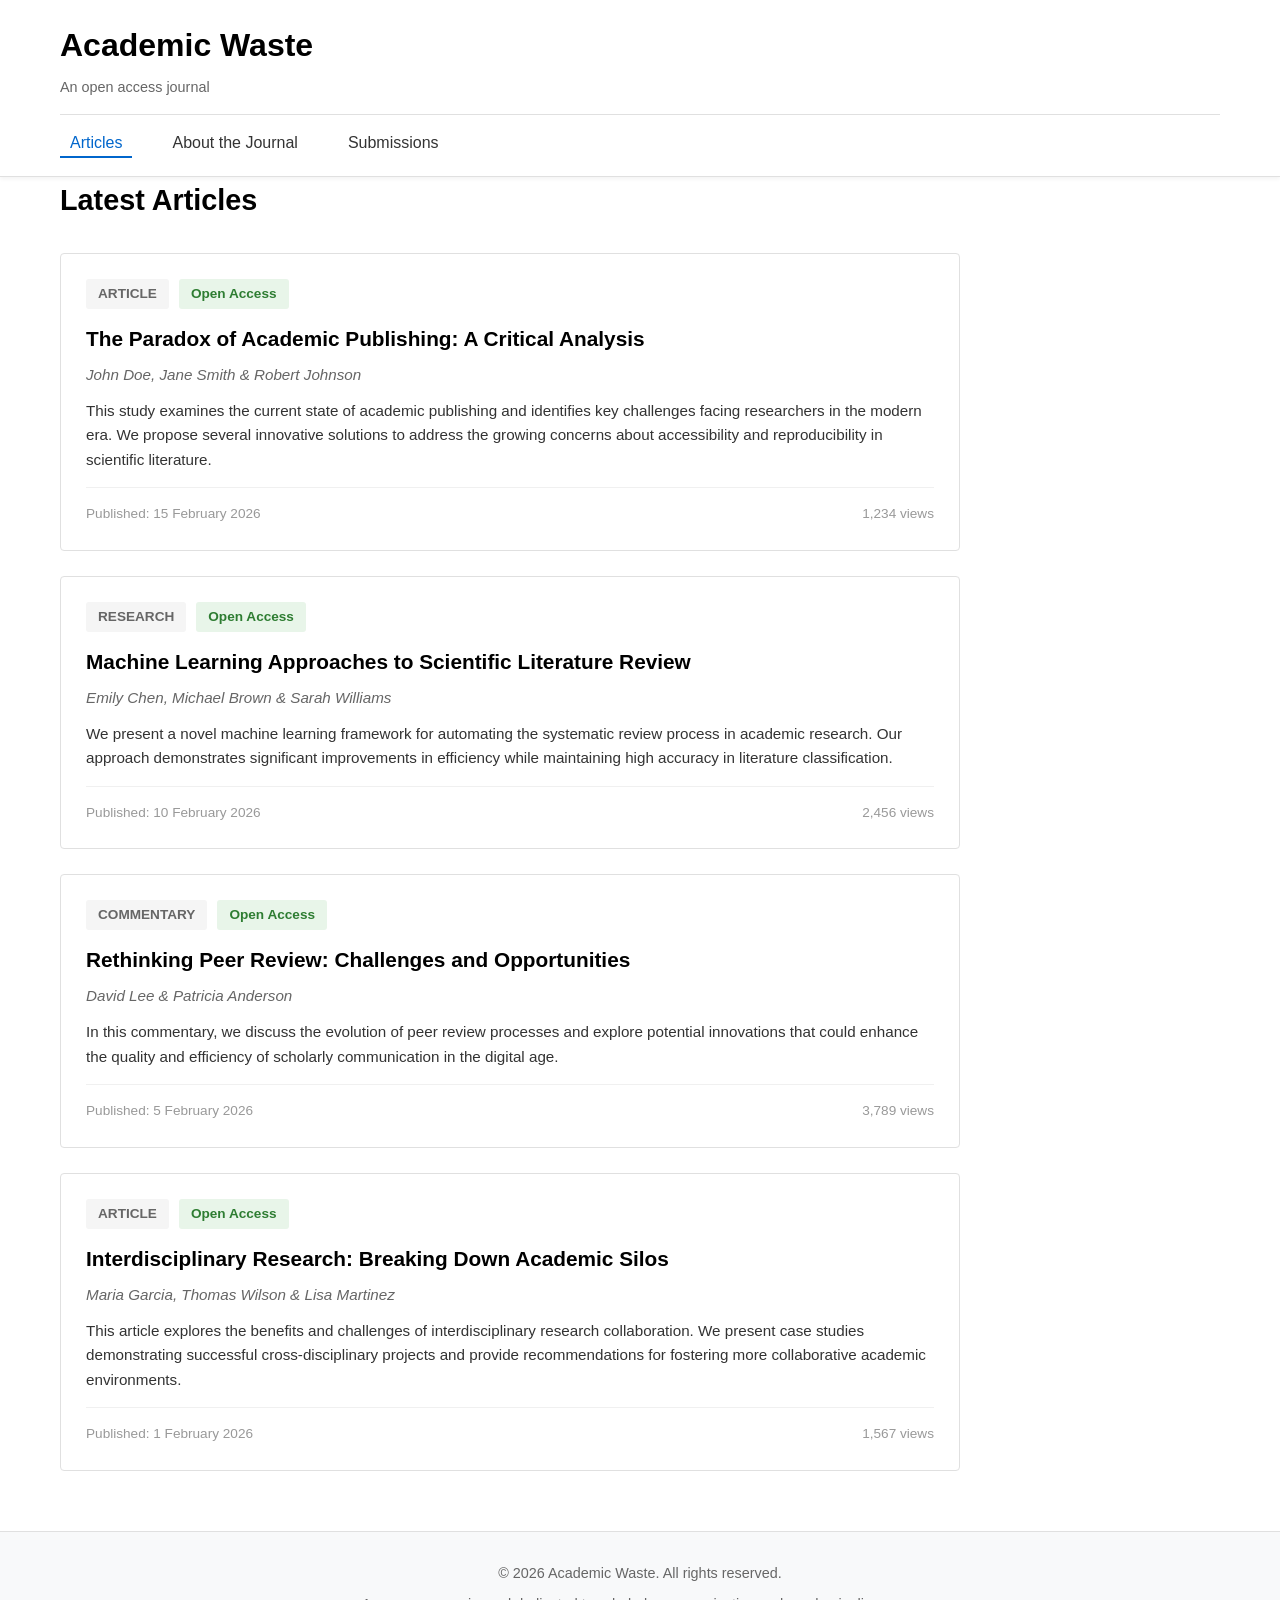
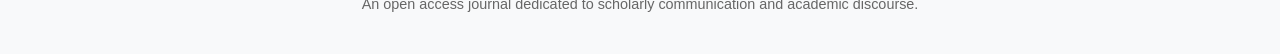
==== index.html @ 73ecdc00 "Create Academic Waste website with homepage, about, and submissions pages Co-authored-by: Prcmise <1" ====
<!DOCTYPE html>
<html lang="en">
<head>
    <meta charset="UTF-8">
    <meta name="viewport" content="width=device-width, initial-scale=1.0">
    <title>Academic Waste</title>
    <link rel="stylesheet" href="styles.css">
</head>
<body>
    <header>
        <div class="container">
            <div class="journal-title">
                <h1>Academic Waste</h1>
                <p class="subtitle">An open access journal</p>
            </div>
            <nav>
                <ul>
                    <li><a href="index.html" class="active">Articles</a></li>
                    <li><a href="about.html">About the Journal</a></li>
                    <li><a href="submissions.html">Submissions</a></li>
                </ul>
            </nav>
        </div>
    </header>

    <main class="container">
        <section class="articles">
            <h2>Latest Articles</h2>
            
            <article class="article-card">
                <div class="article-meta">
                    <span class="article-type">Article</span>
                    <span class="open-access">Open Access</span>
                </div>
                <h3><a href="#">The Paradox of Academic Publishing: A Critical Analysis</a></h3>
                <p class="authors">John Doe, Jane Smith & Robert Johnson</p>
                <p class="abstract">This study examines the current state of academic publishing and identifies key challenges facing researchers in the modern era. We propose several innovative solutions to address the growing concerns about accessibility and reproducibility in scientific literature.</p>
                <div class="article-footer">
                    <span class="date">Published: 15 February 2026</span>
                    <span class="views">1,234 views</span>
                </div>
            </article>

            <article class="article-card">
                <div class="article-meta">
                    <span class="article-type">Research</span>
                    <span class="open-access">Open Access</span>
                </div>
                <h3><a href="#">Machine Learning Approaches to Scientific Literature Review</a></h3>
                <p class="authors">Emily Chen, Michael Brown & Sarah Williams</p>
                <p class="abstract">We present a novel machine learning framework for automating the systematic review process in academic research. Our approach demonstrates significant improvements in efficiency while maintaining high accuracy in literature classification.</p>
                <div class="article-footer">
                    <span class="date">Published: 10 February 2026</span>
                    <span class="views">2,456 views</span>
                </div>
            </article>

            <article class="article-card">
                <div class="article-meta">
                    <span class="article-type">Commentary</span>
                    <span class="open-access">Open Access</span>
                </div>
                <h3><a href="#">Rethinking Peer Review: Challenges and Opportunities</a></h3>
                <p class="authors">David Lee & Patricia Anderson</p>
                <p class="abstract">In this commentary, we discuss the evolution of peer review processes and explore potential innovations that could enhance the quality and efficiency of scholarly communication in the digital age.</p>
                <div class="article-footer">
                    <span class="date">Published: 5 February 2026</span>
                    <span class="views">3,789 views</span>
                </div>
            </article>

            <article class="article-card">
                <div class="article-meta">
                    <span class="article-type">Article</span>
                    <span class="open-access">Open Access</span>
                </div>
                <h3><a href="#">Interdisciplinary Research: Breaking Down Academic Silos</a></h3>
                <p class="authors">Maria Garcia, Thomas Wilson & Lisa Martinez</p>
                <p class="abstract">This article explores the benefits and challenges of interdisciplinary research collaboration. We present case studies demonstrating successful cross-disciplinary projects and provide recommendations for fostering more collaborative academic environments.</p>
                <div class="article-footer">
                    <span class="date">Published: 1 February 2026</span>
                    <span class="views">1,567 views</span>
                </div>
            </article>
        </section>
    </main>

    <footer>
        <div class="container">
            <p>&copy; 2026 Academic Waste. All rights reserved.</p>
            <p>An open access journal dedicated to scholarly communication and academic discourse.</p>
        </div>
    </footer>
</body>
</html>
---- styles.css ----
/* CSS for Academic Waste - Inspired by Nature Communications */

* {
    margin: 0;
    padding: 0;
    box-sizing: border-box;
}

body {
    font-family: -apple-system, BlinkMacSystemFont, 'Segoe UI', 'Helvetica Neue', Arial, sans-serif;
    line-height: 1.6;
    color: #333;
    background-color: #fff;
}

.container {
    max-width: 1200px;
    margin: 0 auto;
    padding: 0 20px;
}

/* Header Styles */
header {
    background-color: #fff;
    border-bottom: 1px solid #e0e0e0;
    padding: 20px 0;
    position: sticky;
    top: 0;
    z-index: 1000;
    box-shadow: 0 2px 4px rgba(0,0,0,0.05);
}

.journal-title h1 {
    font-size: 2rem;
    font-weight: 700;
    color: #000;
    margin-bottom: 5px;
}

.journal-title .subtitle {
    font-size: 0.9rem;
    color: #666;
    margin-bottom: 15px;
}

/* Navigation Styles */
nav ul {
    list-style: none;
    display: flex;
    gap: 30px;
    border-top: 1px solid #e0e0e0;
    padding-top: 15px;
}

nav ul li a {
    text-decoration: none;
    color: #333;
    font-weight: 500;
    padding: 5px 10px;
    transition: color 0.3s, border-bottom 0.3s;
    border-bottom: 2px solid transparent;
}

nav ul li a:hover {
    color: #0066cc;
}

nav ul li a.active {
    color: #0066cc;
    border-bottom: 2px solid #0066cc;
}

/* Main Content */
main {
    padding: 40px 20px;
    min-height: calc(100vh - 200px);
}

section h2 {
    font-size: 1.8rem;
    margin-bottom: 30px;
    color: #000;
    font-weight: 700;
}

/* Article Cards */
.articles {
    max-width: 900px;
}

.article-card {
    background: #fff;
    border: 1px solid #e0e0e0;
    border-radius: 4px;
    padding: 25px;
    margin-bottom: 25px;
    transition: box-shadow 0.3s;
}

.article-card:hover {
    box-shadow: 0 4px 12px rgba(0,0,0,0.1);
}

.article-meta {
    display: flex;
    gap: 10px;
    margin-bottom: 15px;
}

.article-type {
    background-color: #f5f5f5;
    padding: 4px 12px;
    border-radius: 3px;
    font-size: 0.85rem;
    font-weight: 600;
    color: #666;
    text-transform: uppercase;
}

.open-access {
    background-color: #e8f5e9;
    color: #2e7d32;
    padding: 4px 12px;
    border-radius: 3px;
    font-size: 0.85rem;
    font-weight: 600;
}

.article-card h3 {
    font-size: 1.3rem;
    margin-bottom: 10px;
    line-height: 1.4;
}

.article-card h3 a {
    color: #000;
    text-decoration: none;
    transition: color 0.3s;
}

.article-card h3 a:hover {
    color: #0066cc;
}

.authors {
    font-size: 0.95rem;
    color: #666;
    margin-bottom: 12px;
    font-style: italic;
}

.abstract {
    font-size: 0.95rem;
    line-height: 1.6;
    color: #333;
    margin-bottom: 15px;
}

.article-footer {
    display: flex;
    justify-content: space-between;
    font-size: 0.85rem;
    color: #999;
    padding-top: 15px;
    border-top: 1px solid #f0f0f0;
}

/* About Page Styles */
.about-content {
    max-width: 800px;
}

.about-section {
    margin-bottom: 35px;
}

.about-section h3 {
    font-size: 1.4rem;
    margin-bottom: 15px;
    color: #000;
    font-weight: 600;
}

.about-section p {
    margin-bottom: 15px;
    line-height: 1.7;
}

.about-section ul {
    margin-left: 20px;
    margin-bottom: 15px;
}

.about-section ul li {
    margin-bottom: 10px;
    line-height: 1.7;
}

.about-section a {
    color: #0066cc;
    text-decoration: none;
}

.about-section a:hover {
    text-decoration: underline;
}

/* Submissions Page Styles */
.submissions-content {
    max-width: 800px;
}

.construction-notice {
    background: linear-gradient(135deg, #f8f9fa 0%, #e9ecef 100%);
    border: 2px solid #dee2e6;
    border-radius: 8px;
    padding: 40px;
    text-align: center;
    margin-bottom: 40px;
}

.notice-icon {
    font-size: 4rem;
    margin-bottom: 20px;
}

.construction-notice h3 {
    font-size: 1.6rem;
    margin-bottom: 20px;
    color: #000;
}

.construction-notice p {
    margin-bottom: 15px;
    line-height: 1.7;
    text-align: left;
}

.construction-notice ul {
    text-align: left;
    margin-left: 40px;
    margin-bottom: 20px;
}

.construction-notice ul li {
    margin-bottom: 8px;
}

.construction-notice a {
    color: #0066cc;
    text-decoration: none;
    font-weight: 600;
}

.construction-notice a:hover {
    text-decoration: underline;
}

.expected-launch {
    font-weight: 600;
    font-size: 1.05rem;
    margin-top: 25px !important;
    padding-top: 20px;
    border-top: 1px solid #dee2e6;
}

.submission-guidelines {
    background: #f8f9fa;
    border-left: 4px solid #0066cc;
    padding: 25px;
    border-radius: 4px;
}

.submission-guidelines h3 {
    font-size: 1.3rem;
    margin-bottom: 15px;
    color: #000;
}

.submission-guidelines p {
    line-height: 1.7;
    color: #666;
}

/* Footer Styles */
footer {
    background-color: #f8f9fa;
    border-top: 1px solid #e0e0e0;
    padding: 30px 0;
    margin-top: 60px;
    text-align: center;
}

footer p {
    margin-bottom: 8px;
    color: #666;
    font-size: 0.9rem;
}

/* Responsive Design */
@media (max-width: 768px) {
    .journal-title h1 {
        font-size: 1.5rem;
    }

    nav ul {
        flex-direction: column;
        gap: 10px;
    }

    section h2 {
        font-size: 1.5rem;
    }

    .article-card {
        padding: 20px;
    }

    .article-footer {
        flex-direction: column;
        gap: 5px;
    }

    .construction-notice {
        padding: 25px;
    }
}
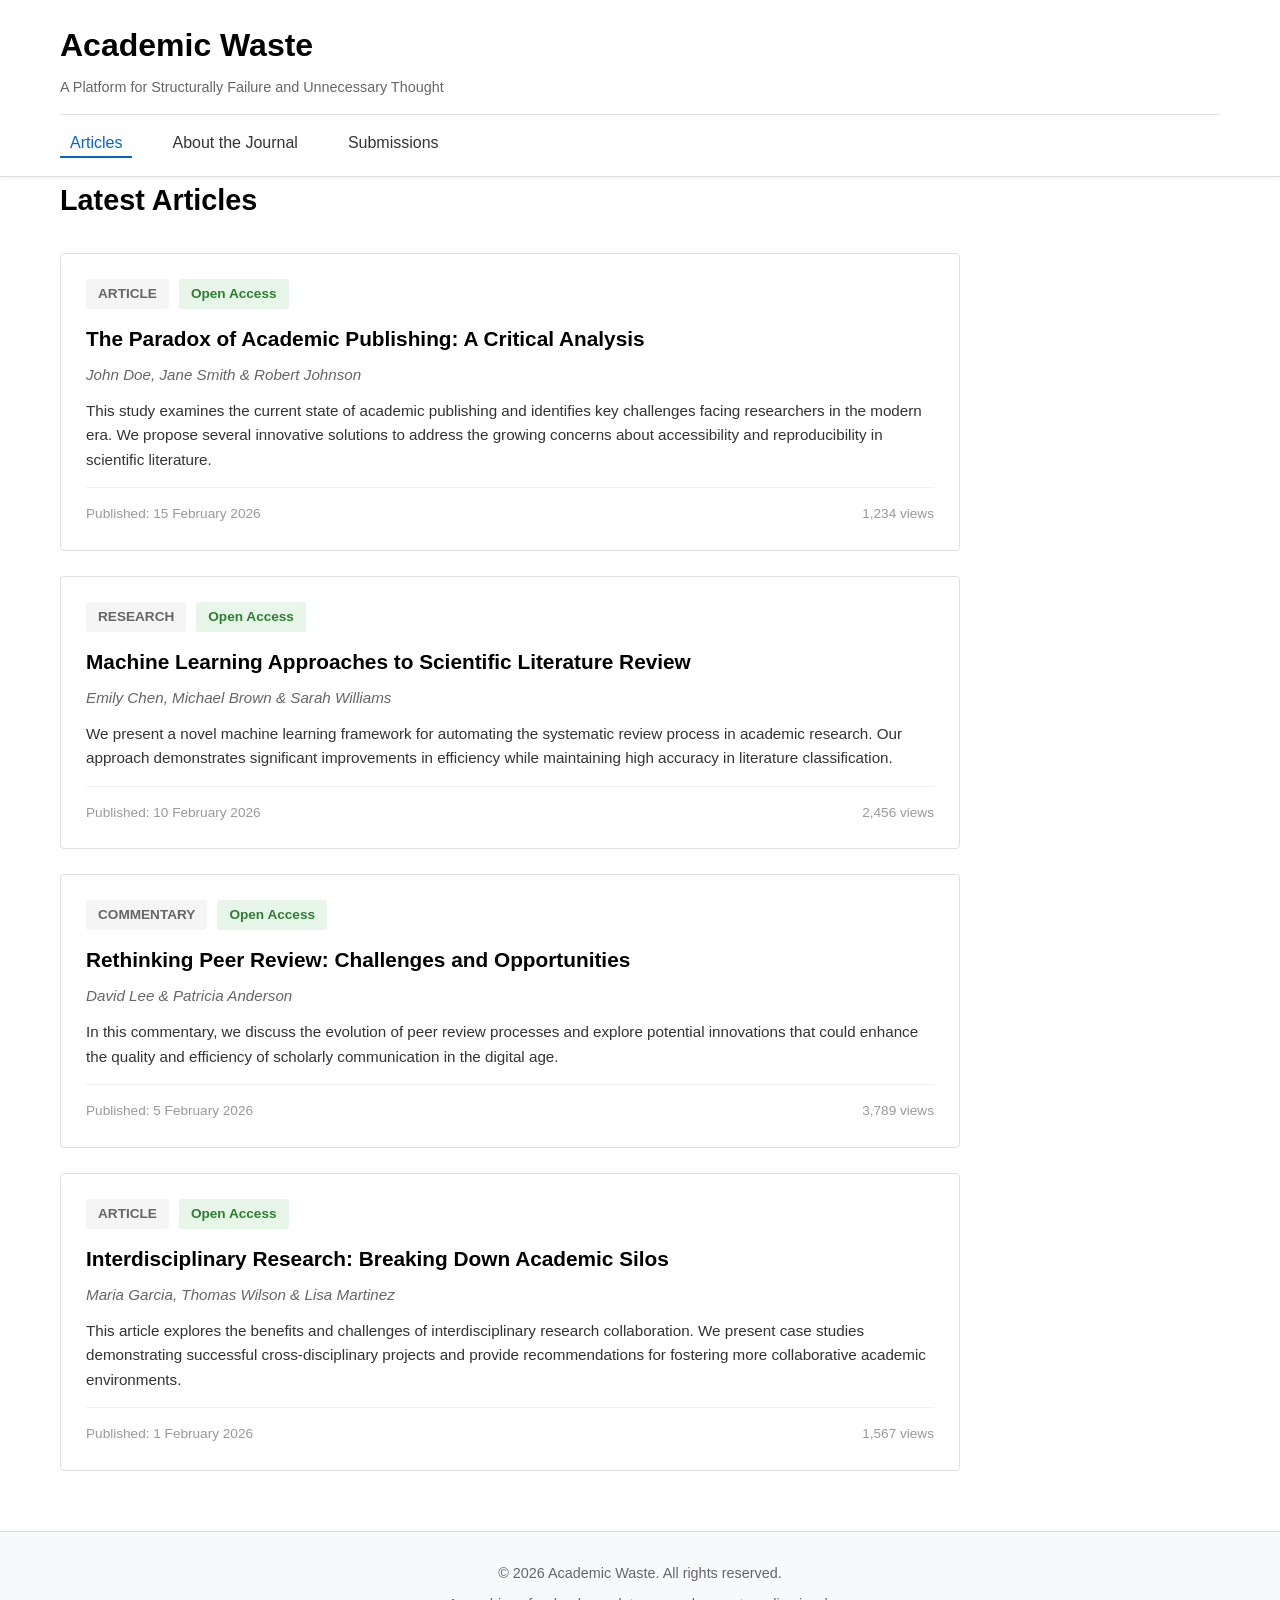
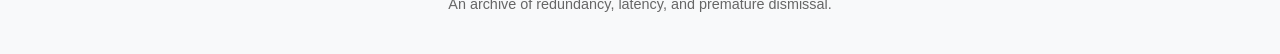
==== commit ddaa2de6: "Update About the Journal with new ironic, self-aware content and update subtitle/footer across all p" ====
--- a/index.html
+++ b/index.html
@@ -11,7 +11,7 @@
         <div class="container">
             <div class="journal-title">
                 <h1>Academic Waste</h1>
-                <p class="subtitle">An open access journal</p>
+                <p class="subtitle">A Platform for Structurally Failure and Unnecessary Thought</p>
             </div>
             <nav>
                 <ul>
@@ -88,7 +88,7 @@
     <footer>
         <div class="container">
             <p>&copy; 2026 Academic Waste. All rights reserved.</p>
-            <p>An open access journal dedicated to scholarly communication and academic discourse.</p>
+            <p>An archive of redundancy, latency, and premature dismissal.</p>
         </div>
     </footer>
 </body>
--- a/styles.css
+++ b/styles.css
@@ -205,6 +205,68 @@
     text-decoration: underline;
 }
 
+/* Special About Page Elements */
+.intro-section {
+    background: #f8f9fa;
+    padding: 25px;
+    border-left: 4px solid #666;
+    border-radius: 4px;
+}
+
+.tagline {
+    font-size: 1.1rem;
+    font-weight: 600;
+    color: #000;
+    margin-bottom: 15px !important;
+}
+
+.question {
+    font-style: italic;
+    color: #555;
+    margin: 20px 0 !important;
+}
+
+.note {
+    font-style: italic;
+    color: #666;
+    font-size: 0.95rem;
+    margin-top: 15px !important;
+}
+
+.disclaimer {
+    background: #fff3cd;
+    padding: 12px 15px;
+    border-left: 3px solid #ffc107;
+    margin-top: 15px !important;
+    font-size: 0.95rem;
+}
+
+.statement {
+    font-size: 1.05rem;
+    color: #000;
+}
+
+.closing-section {
+    background: #f8f9fa;
+    padding: 25px;
+    border-radius: 4px;
+    text-align: center;
+}
+
+.closing-section .tagline {
+    font-size: 1.15rem;
+    margin-top: 15px !important;
+}
+
+.metrics-section ul {
+    list-style: none;
+    margin-left: 0;
+}
+
+.metrics-section ul li {
+    padding-left: 0;
+}
+
 /* Submissions Page Styles */
 .submissions-content {
     max-width: 800px;
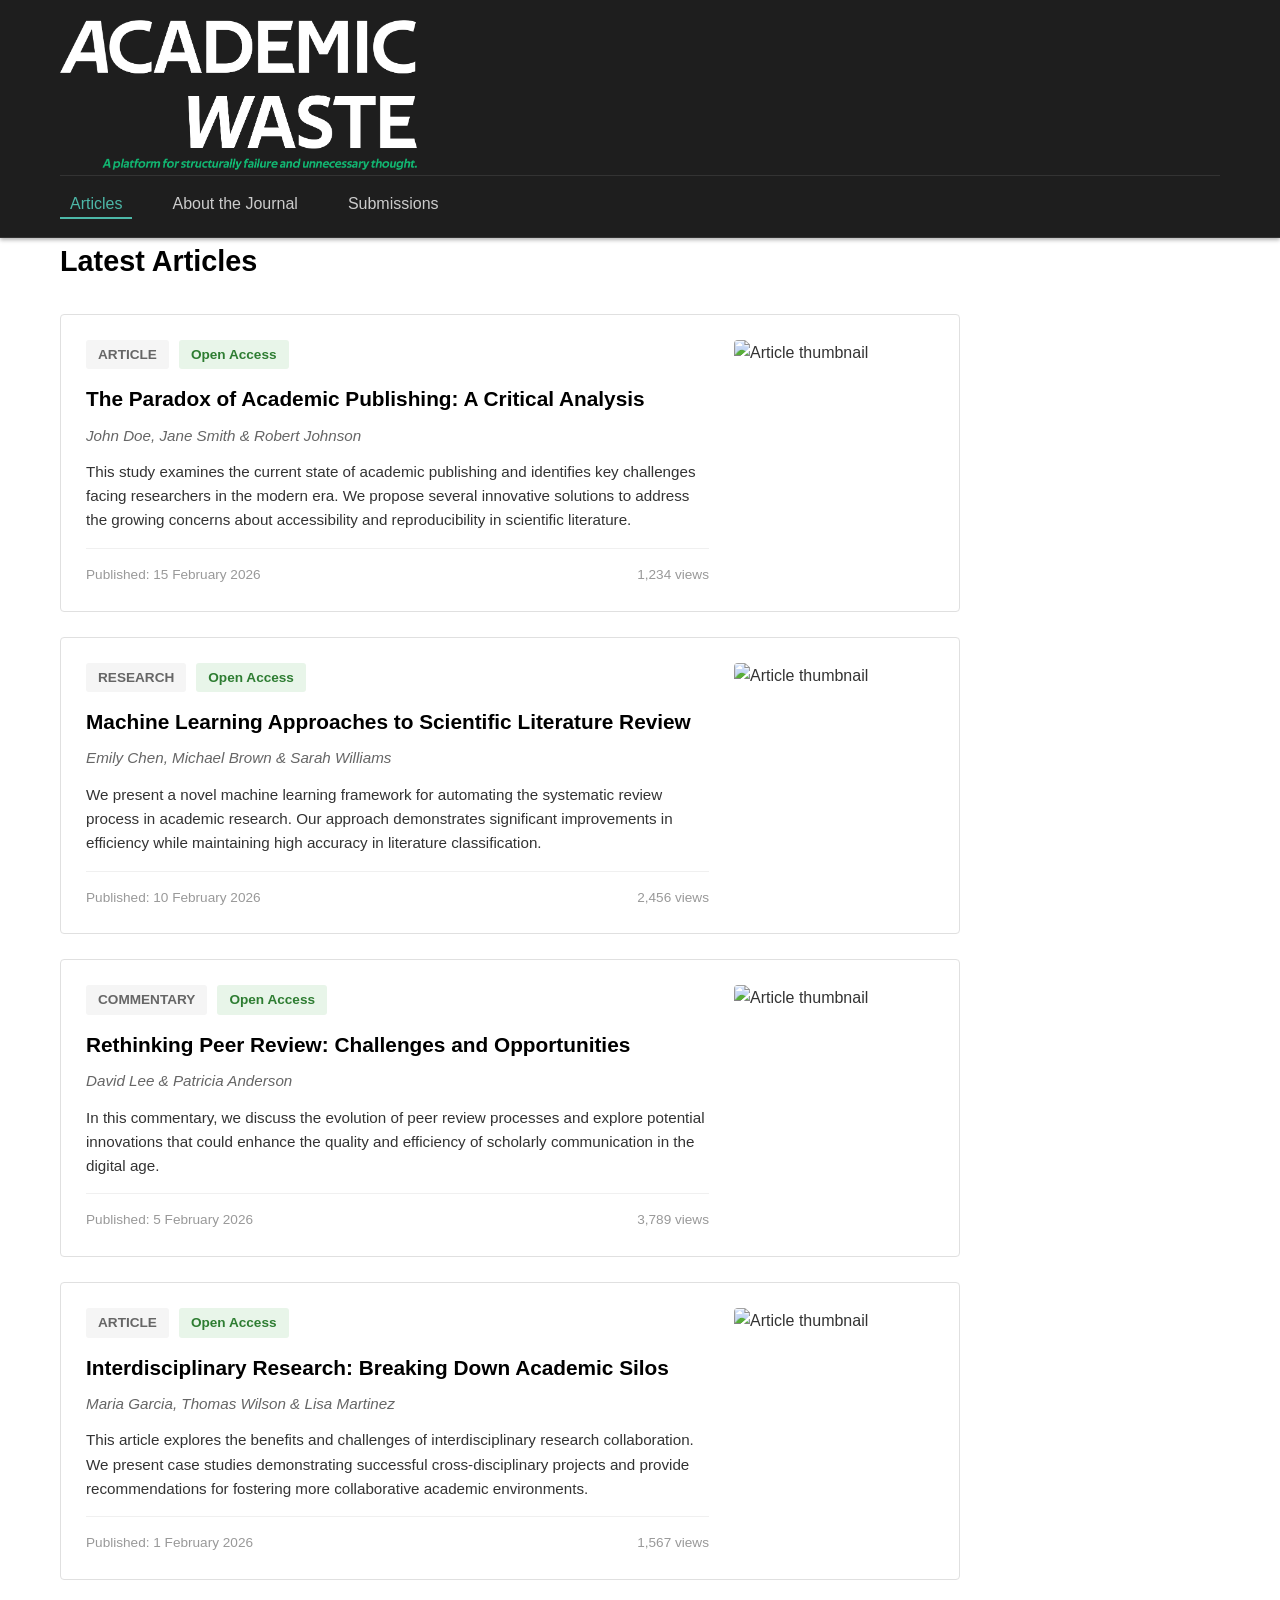
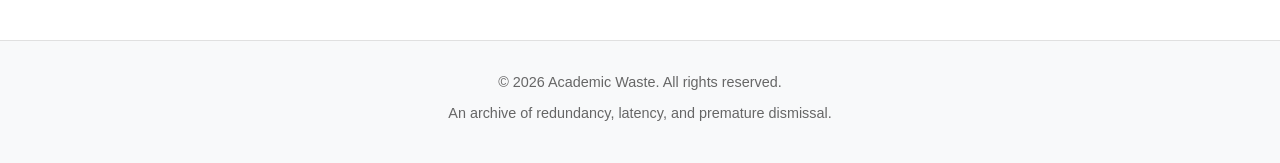
==== commit bc546d8a: "v1 first" ====
--- a/index.html
+++ b/index.html
@@ -10,8 +10,7 @@
     <header>
         <div class="container">
             <div class="journal-title">
-                <h1>Academic Waste</h1>
-                <p class="subtitle">A Platform for Structurally Failure and Unnecessary Thought</p>
+                <h1><img src="banner.png" alt="Academic Waste"></h1>
             </div>
             <nav>
                 <ul>
@@ -28,58 +27,78 @@
             <h2>Latest Articles</h2>
             
             <article class="article-card">
-                <div class="article-meta">
-                    <span class="article-type">Article</span>
-                    <span class="open-access">Open Access</span>
+                <div class="article-content">
+                    <div class="article-meta">
+                        <span class="article-type">Article</span>
+                        <span class="open-access">Open Access</span>
+                    </div>
+                    <h3><a href="#">The Paradox of Academic Publishing: A Critical Analysis</a></h3>
+                    <p class="authors">John Doe, Jane Smith & Robert Johnson</p>
+                    <p class="abstract">This study examines the current state of academic publishing and identifies key challenges facing researchers in the modern era. We propose several innovative solutions to address the growing concerns about accessibility and reproducibility in scientific literature.</p>
+                    <div class="article-footer">
+                        <span class="date">Published: 15 February 2026</span>
+                        <span class="views">1,234 views</span>
+                    </div>
                 </div>
-                <h3><a href="#">The Paradox of Academic Publishing: A Critical Analysis</a></h3>
-                <p class="authors">John Doe, Jane Smith & Robert Johnson</p>
-                <p class="abstract">This study examines the current state of academic publishing and identifies key challenges facing researchers in the modern era. We propose several innovative solutions to address the growing concerns about accessibility and reproducibility in scientific literature.</p>
-                <div class="article-footer">
-                    <span class="date">Published: 15 February 2026</span>
-                    <span class="views">1,234 views</span>
+                <div class="article-thumbnail">
+                    <img src="https://via.placeholder.com/200x150/e0e0e0/666666?text=Article+Preview" alt="Article thumbnail">
                 </div>
             </article>
 
             <article class="article-card">
-                <div class="article-meta">
-                    <span class="article-type">Research</span>
-                    <span class="open-access">Open Access</span>
+                <div class="article-content">
+                    <div class="article-meta">
+                        <span class="article-type">Research</span>
+                        <span class="open-access">Open Access</span>
+                    </div>
+                    <h3><a href="#">Machine Learning Approaches to Scientific Literature Review</a></h3>
+                    <p class="authors">Emily Chen, Michael Brown & Sarah Williams</p>
+                    <p class="abstract">We present a novel machine learning framework for automating the systematic review process in academic research. Our approach demonstrates significant improvements in efficiency while maintaining high accuracy in literature classification.</p>
+                    <div class="article-footer">
+                        <span class="date">Published: 10 February 2026</span>
+                        <span class="views">2,456 views</span>
+                    </div>
                 </div>
-                <h3><a href="#">Machine Learning Approaches to Scientific Literature Review</a></h3>
-                <p class="authors">Emily Chen, Michael Brown & Sarah Williams</p>
-                <p class="abstract">We present a novel machine learning framework for automating the systematic review process in academic research. Our approach demonstrates significant improvements in efficiency while maintaining high accuracy in literature classification.</p>
-                <div class="article-footer">
-                    <span class="date">Published: 10 February 2026</span>
-                    <span class="views">2,456 views</span>
+                <div class="article-thumbnail">
+                    <img src="https://via.placeholder.com/200x150/e0e0e0/666666?text=Research+Preview" alt="Article thumbnail">
                 </div>
             </article>
 
             <article class="article-card">
-                <div class="article-meta">
-                    <span class="article-type">Commentary</span>
-                    <span class="open-access">Open Access</span>
+                <div class="article-content">
+                    <div class="article-meta">
+                        <span class="article-type">Commentary</span>
+                        <span class="open-access">Open Access</span>
+                    </div>
+                    <h3><a href="#">Rethinking Peer Review: Challenges and Opportunities</a></h3>
+                    <p class="authors">David Lee & Patricia Anderson</p>
+                    <p class="abstract">In this commentary, we discuss the evolution of peer review processes and explore potential innovations that could enhance the quality and efficiency of scholarly communication in the digital age.</p>
+                    <div class="article-footer">
+                        <span class="date">Published: 5 February 2026</span>
+                        <span class="views">3,789 views</span>
+                    </div>
                 </div>
-                <h3><a href="#">Rethinking Peer Review: Challenges and Opportunities</a></h3>
-                <p class="authors">David Lee & Patricia Anderson</p>
-                <p class="abstract">In this commentary, we discuss the evolution of peer review processes and explore potential innovations that could enhance the quality and efficiency of scholarly communication in the digital age.</p>
-                <div class="article-footer">
-                    <span class="date">Published: 5 February 2026</span>
-                    <span class="views">3,789 views</span>
+                <div class="article-thumbnail">
+                    <img src="https://via.placeholder.com/200x150/e0e0e0/666666?text=Commentary+Preview" alt="Article thumbnail">
                 </div>
             </article>
 
             <article class="article-card">
-                <div class="article-meta">
-                    <span class="article-type">Article</span>
-                    <span class="open-access">Open Access</span>
+                <div class="article-content">
+                    <div class="article-meta">
+                        <span class="article-type">Article</span>
+                        <span class="open-access">Open Access</span>
+                    </div>
+                    <h3><a href="#">Interdisciplinary Research: Breaking Down Academic Silos</a></h3>
+                    <p class="authors">Maria Garcia, Thomas Wilson & Lisa Martinez</p>
+                    <p class="abstract">This article explores the benefits and challenges of interdisciplinary research collaboration. We present case studies demonstrating successful cross-disciplinary projects and provide recommendations for fostering more collaborative academic environments.</p>
+                    <div class="article-footer">
+                        <span class="date">Published: 1 February 2026</span>
+                        <span class="views">1,567 views</span>
+                    </div>
                 </div>
-                <h3><a href="#">Interdisciplinary Research: Breaking Down Academic Silos</a></h3>
-                <p class="authors">Maria Garcia, Thomas Wilson & Lisa Martinez</p>
-                <p class="abstract">This article explores the benefits and challenges of interdisciplinary research collaboration. We present case studies demonstrating successful cross-disciplinary projects and provide recommendations for fostering more collaborative academic environments.</p>
-                <div class="article-footer">
-                    <span class="date">Published: 1 February 2026</span>
-                    <span class="views">1,567 views</span>
+                <div class="article-thumbnail">
+                    <img src="https://via.placeholder.com/200x150/e0e0e0/666666?text=Article+Preview" alt="Article thumbnail">
                 </div>
             </article>
         </section>
--- a/styles.css
+++ b/styles.css
@@ -21,25 +21,32 @@
 
 /* Header Styles */
 header {
-    background-color: #fff;
-    border-bottom: 1px solid #e0e0e0;
+    background-color: #1e1e1e;
+    border-bottom: 1px solid #333;
     padding: 20px 0;
     position: sticky;
     top: 0;
     z-index: 1000;
-    box-shadow: 0 2px 4px rgba(0,0,0,0.05);
+    box-shadow: 0 2px 4px rgba(0,0,0,0.3);
 }
 
 .journal-title h1 {
     font-size: 2rem;
     font-weight: 700;
-    color: #000;
+    color: #fff;
     margin-bottom: 5px;
+}
+
+.journal-title h1 img {
+    max-width: 100%;
+    height: auto;
+    max-height: 150px;
+    display: block;
 }
 
 .journal-title .subtitle {
     font-size: 0.9rem;
-    color: #666;
+    color: #4db8a8;
     margin-bottom: 15px;
 }
 
@@ -48,13 +55,13 @@
     list-style: none;
     display: flex;
     gap: 30px;
-    border-top: 1px solid #e0e0e0;
+    border-top: 1px solid #333;
     padding-top: 15px;
 }
 
 nav ul li a {
     text-decoration: none;
-    color: #333;
+    color: #ccc;
     font-weight: 500;
     padding: 5px 10px;
     transition: color 0.3s, border-bottom 0.3s;
@@ -62,12 +69,12 @@
 }
 
 nav ul li a:hover {
-    color: #0066cc;
+    color: #4db8a8;
 }
 
 nav ul li a.active {
-    color: #0066cc;
-    border-bottom: 2px solid #0066cc;
+    color: #4db8a8;
+    border-bottom: 2px solid #4db8a8;
 }
 
 /* Main Content */
@@ -95,10 +102,31 @@
     padding: 25px;
     margin-bottom: 25px;
     transition: box-shadow 0.3s;
+    display: flex;
+    gap: 25px;
+    align-items: flex-start;
 }
 
 .article-card:hover {
     box-shadow: 0 4px 12px rgba(0,0,0,0.1);
+}
+
+.article-content {
+    flex: 1;
+    min-width: 0;
+}
+
+.article-thumbnail {
+    flex-shrink: 0;
+    width: 200px;
+}
+
+.article-thumbnail img {
+    width: 100%;
+    height: auto;
+    border-radius: 4px;
+    object-fit: cover;
+    display: block;
 }
 
 .article-meta {
@@ -376,6 +404,11 @@
 
     .article-card {
         padding: 20px;
+        flex-direction: column;
+    }
+
+    .article-thumbnail {
+        width: 100%;
     }
 
     .article-footer {
